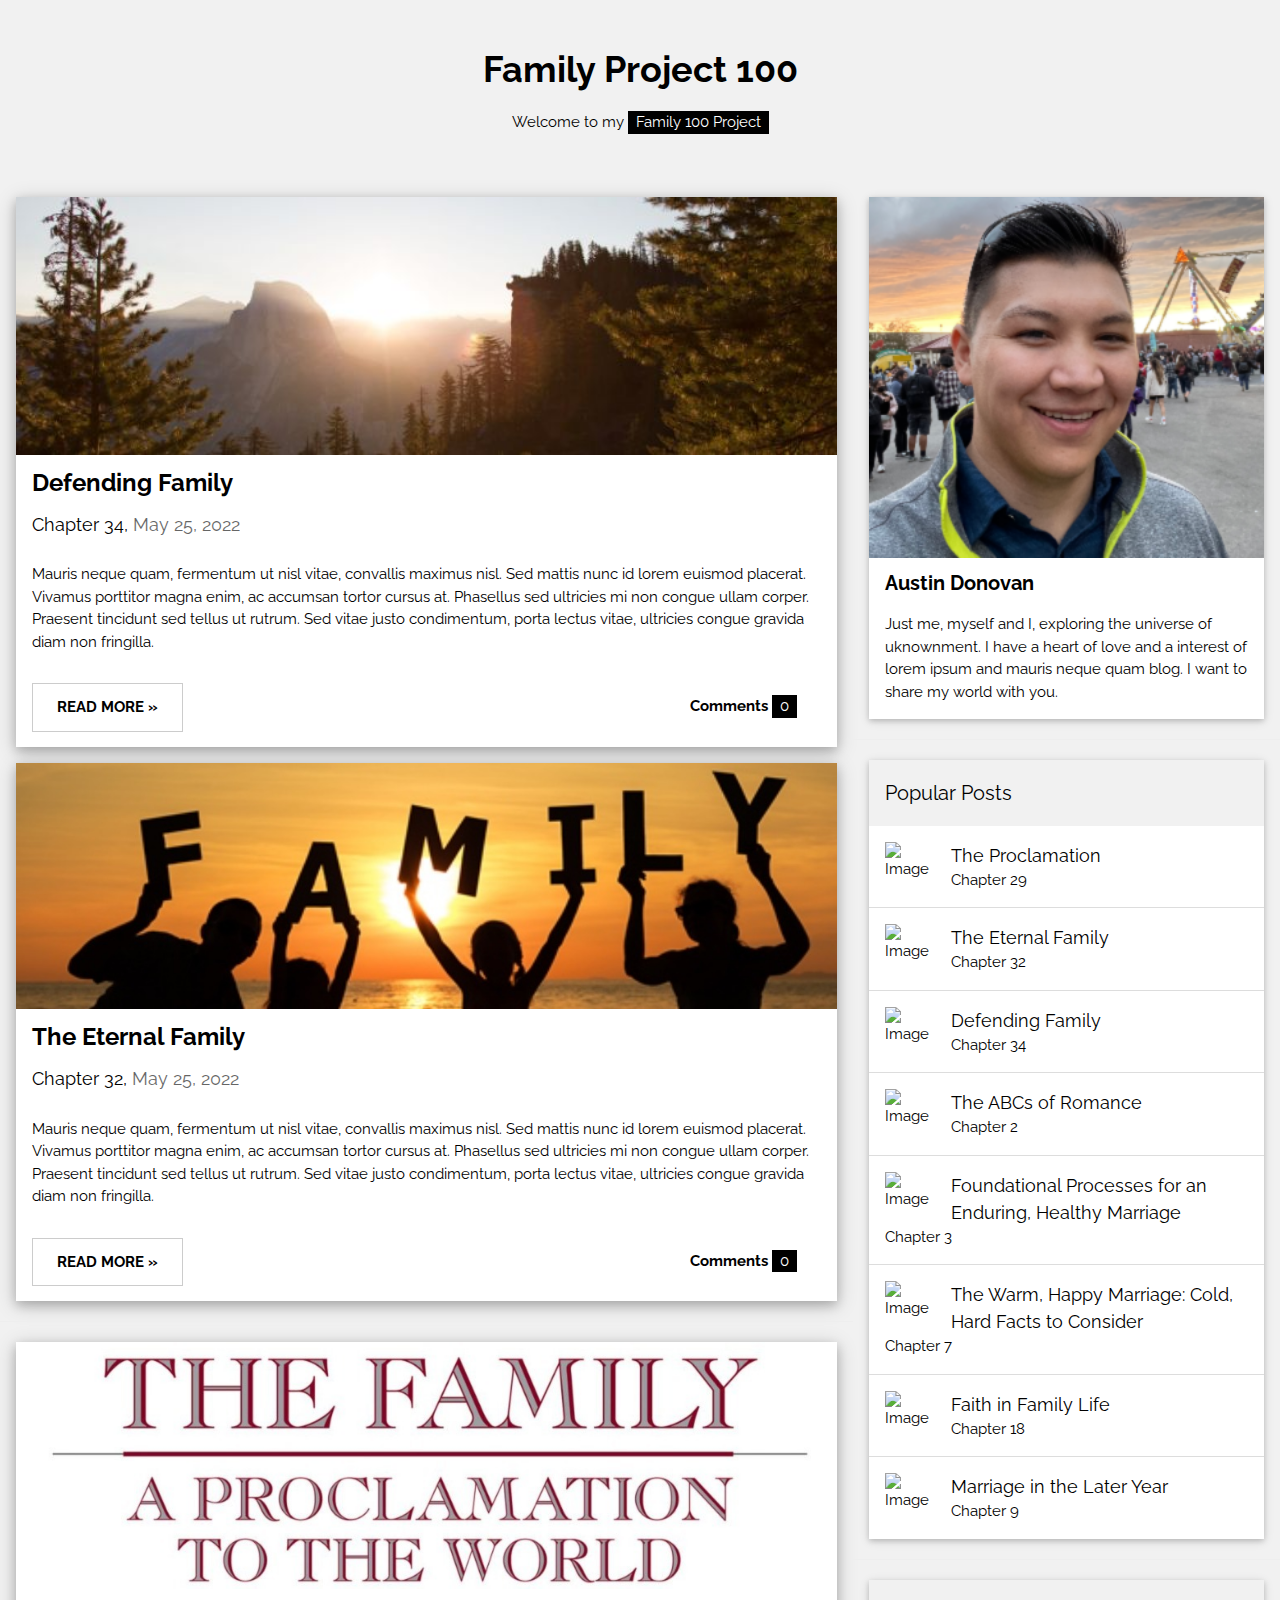
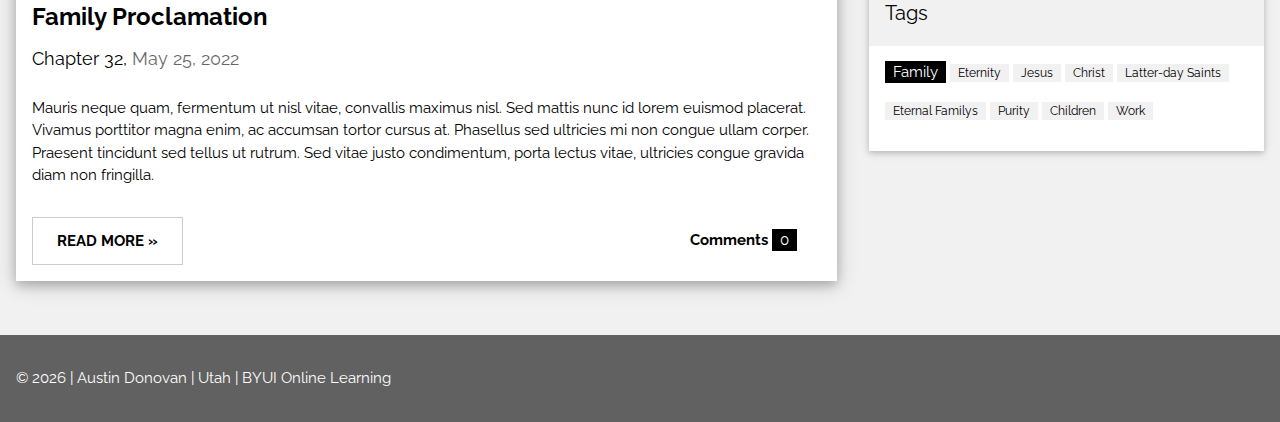
==== index.html @ 846e849f "first commit" ====
<!DOCTYPE html>
<html>
  <head>
    <title>W3.CSS Template</title>
    <meta charset="UTF-8" />
    <meta name="viewport" content="width=device-width, initial-scale=1" />
    <!-- <link rel="stylesheet" href="https://www.w3schools.com/w3css/4/w3.css" /> -->
    <link rel="stylesheet" href="./style.css" />
    <link
      rel="stylesheet"
      href="https://fonts.googleapis.com/css?family=Raleway"
    />
    <style>
      body,
      h1,
      h2,
      h3,
      h4,
      h5 {
        font-family: "Raleway", sans-serif;
      }
    </style>
  </head>

  <body class="w3-light-grey">
    <!-- w3-content defines a container for fixed size centered content, 
and is wrapped around the whole page content, except for the footer in this example -->
    <div class="w3-content" style="max-width: 1400px">
      <!-- Header -->
      <header class="w3-container w3-center w3-padding-32">
        <h1>
          <b><a class="title" href="./index.html">Family Project 100</a></b>
        </h1>
        <p>Welcome to my <span class="w3-tag">Family 100 Project</span></p>
      </header>

      <!-- Grid -->
      <div class="w3-row">
        <!-- Blog entries -->
        <div class="w3-col l8 s12">
          <!-- Eternal family blog post -->
          <div class="w3-card-4 w3-margin w3-white">
            <img src="./images/nature.jpeg" alt="Nature" style="width: 100%" />
            <div class="w3-container">
              <h3><b>Defending Family</b></h3>
              <h5>
                Chapter 34,
                <span class="w3-opacity">May 25, 2022</span>
              </h5>
            </div>

            <div class="w3-container">
              <p>
                Mauris neque quam, fermentum ut nisl vitae, convallis maximus
                nisl. Sed mattis nunc id lorem euismod placerat. Vivamus
                porttitor magna enim, ac accumsan tortor cursus at. Phasellus
                sed ultricies mi non congue ullam corper. Praesent tincidunt sed
                tellus ut rutrum. Sed vitae justo condimentum, porta lectus
                vitae, ultricies congue gravida diam non fringilla.
              </p>
              <div class="w3-row">
                <div class="w3-col m8 s12">
                  <p>
                    <button
                      class="w3-button w3-padding-large w3-white w3-border"
                      onclick="location.href='./pages/defending_family.html'"
                    >
                      <b>READ MORE »</b>
                    </button>
                  </p>
                </div>
                <div class="w3-col m4 w3-hide-small">
                  <p>
                    <span class="w3-padding-large w3-right"
                      ><b>Comments </b> <span class="w3-tag">0</span></span
                    >
                  </p>
                </div>
              </div>
            </div>
          </div>
          <!-- Eternal family blog post -->
          <div class="w3-card-4 w3-margin w3-white">
            <img
              src="./images/cropped-family.jpeg"
              alt="Nature"
              style="width: 100%"
            />
            <div class="w3-container">
              <h3><b>The Eternal Family</b></h3>
              <h5>
                Chapter 32,
                <span class="w3-opacity">May 25, 2022</span>
              </h5>
            </div>

            <div class="w3-container">
              <p>
                Mauris neque quam, fermentum ut nisl vitae, convallis maximus
                nisl. Sed mattis nunc id lorem euismod placerat. Vivamus
                porttitor magna enim, ac accumsan tortor cursus at. Phasellus
                sed ultricies mi non congue ullam corper. Praesent tincidunt sed
                tellus ut rutrum. Sed vitae justo condimentum, porta lectus
                vitae, ultricies congue gravida diam non fringilla.
              </p>
              <div class="w3-row">
                <div class="w3-col m8 s12">
                  <p>
                    <button
                      class="w3-button w3-padding-large w3-white w3-border"
                      onclick="location.href='./pages/eternal_family.html'"
                    >
                      <b>READ MORE »</b>
                    </button>
                  </p>
                </div>
                <div class="w3-col m4 w3-hide-small">
                  <p>
                    <span class="w3-padding-large w3-right"
                      ><b>Comments </b> <span class="w3-tag">0</span></span
                    >
                  </p>
                </div>
              </div>
            </div>
          </div>
          <hr />
          <!-- Proclamation blog post -->
          <div class="w3-card-4 w3-margin w3-white">
            <img
              src="./images/family-proc2.jpg"
              alt="Nature"
              style="width: 100%; height: 50%"
            />
            <div class="w3-container">
              <h3><b>Family Proclamation</b></h3>
              <h5>
                Chapter 32,
                <span class="w3-opacity">May 25, 2022</span>
              </h5>
            </div>

            <div class="w3-container">
              <p>
                Mauris neque quam, fermentum ut nisl vitae, convallis maximus
                nisl. Sed mattis nunc id lorem euismod placerat. Vivamus
                porttitor magna enim, ac accumsan tortor cursus at. Phasellus
                sed ultricies mi non congue ullam corper. Praesent tincidunt sed
                tellus ut rutrum. Sed vitae justo condimentum, porta lectus
                vitae, ultricies congue gravida diam non fringilla.
              </p>
              <div class="w3-row">
                <div class="w3-col m8 s12">
                  <p>
                    <button
                      class="w3-button w3-padding-large w3-white w3-border"
                      onclick="location.href='./pages/family_proc.html'"
                    >
                      <b>READ MORE »</b>
                    </button>
                  </p>
                </div>
                <div class="w3-col m4 w3-hide-small">
                  <p>
                    <span class="w3-padding-large w3-right"
                      ><b>Comments </b> <span class="w3-tag">0</span></span
                    >
                  </p>
                </div>
              </div>
            </div>
          </div>
          <!-- END BLOG ENTRIES -->
        </div>

        <!-- Introduction menu -->
        <div class="w3-col l4">
          <!-- About Card -->
          <div class="w3-card w3-margin w3-margin-top">
            <img src="./images/profile resize.png" style="width: 100%" />
            <div class="w3-container w3-white">
              <h4><b>Austin Donovan</b></h4>
              <p>
                Just me, myself and I, exploring the universe of uknownment. I
                have a heart of love and a interest of lorem ipsum and mauris
                neque quam blog. I want to share my world with you.
              </p>
            </div>
          </div>
          <hr />

          <!-- Posts -->
          <div class="w3-card w3-margin">
            <div class="w3-container w3-padding">
              <h4>Popular Posts</h4>
            </div>
            <ul class="w3-ul w3-hoverable w3-white">
              <li class="w3-padding-16">
                <img
                  src="http://placekitten.com/200/200"
                  alt="Image"
                  class="w3-left w3-margin-right"
                  style="width: 50px"
                />
                <span class="w3-large">The Proclamation</span><br />
                <span>Chapter 29</span>
              </li>
              <li class="w3-padding-16">
                <img
                  src="http://placekitten.com/200/200"
                  alt="Image"
                  class="w3-left w3-margin-right"
                  style="width: 50px"
                />
                <span class="w3-large">The Eternal Family</span><br />
                <span>Chapter 32</span>
              </li>
              <li class="w3-padding-16">
                <img
                  src="http://placekitten.com/200/200"
                  alt="Image"
                  class="w3-left w3-margin-right"
                  style="width: 50px"
                />
                <span class="w3-large">Defending Family </span><br />
                <span>Chapter 34</span>
              </li>
              <li class="w3-padding-16">
                <img
                  src="http://placekitten.com/200/200"
                  alt="Image"
                  class="w3-left w3-margin-right"
                  style="width: 50px"
                />
                <span class="w3-large">The ABCs of Romance</span><br />
                <span>Chapter 2</span>
              </li>
              <li class="w3-padding-16">
                <img
                  src="http://placekitten.com/200/200"
                  alt="Image"
                  class="w3-left w3-margin-right"
                  style="width: 50px"
                />
                <span class="w3-large"
                  >Foundational Processes for an Enduring, Healthy Marriage </span
                ><br />
                <span>Chapter 3</span>
              </li>
              <li class="w3-padding-16">
                <img
                  src="http://placekitten.com/200/200"
                  alt="Image"
                  class="w3-left w3-margin-right"
                  style="width: 50px"
                />
                <span class="w3-large"
                  >The Warm, Happy Marriage: Cold, Hard Facts to Consider </span
                ><br />
                <span>Chapter 7</span>
              </li>
              <li class="w3-padding-16">
                <img
                  src="http://placekitten.com/200/200"
                  alt="Image"
                  class="w3-left w3-margin-right"
                  style="width: 50px"
                />
                <span class="w3-large">Faith in Family Life</span><br />
                <span>Chapter 18</span>
              </li>
              <li class="w3-padding-16 w3-hide-medium w3-hide-small">
                <img
                  src="http://placekitten.com/200/200"
                  alt="Image"
                  class="w3-left w3-margin-right"
                  style="width: 50px"
                />
                <span class="w3-large">Marriage in the Later Year </span><br />
                <span>Chapter 9</span>
              </li>
            </ul>
          </div>
          <hr />

          <!-- Labels / tags -->
          <div class="w3-card w3-margin">
            <div class="w3-container w3-padding">
              <h4>Tags</h4>
            </div>
            <div class="w3-container w3-white">
              <p>
                <span class="w3-tag w3-black w3-margin-bottom">Family</span>
                <span class="w3-tag w3-light-grey w3-small w3-margin-bottom"
                  >Eternity</span
                >
                <span class="w3-tag w3-light-grey w3-small w3-margin-bottom"
                  >Jesus</span
                >
                <span class="w3-tag w3-light-grey w3-small w3-margin-bottom"
                  >Christ</span
                >
                <span class="w3-tag w3-light-grey w3-small w3-margin-bottom"
                  >Latter-day Saints</span
                >
                <span class="w3-tag w3-light-grey w3-small w3-margin-bottom"
                  >Eternal Familys</span
                >
                <span class="w3-tag w3-light-grey w3-small w3-margin-bottom"
                  >Purity</span
                >
                <span class="w3-tag w3-light-grey w3-small w3-margin-bottom"
                  >Children</span
                >
                <span class="w3-tag w3-light-grey w3-small w3-margin-bottom"
                  >Work</span
                >
              </p>
            </div>
          </div>
          <!-- END Introduction Menu -->
        </div>
        <!-- END GRID -->
      </div>
      <br />
      <!-- END w3-content -->
    </div>

    <!-- Footer -->
    <footer class="w3-container w3-dark-grey w3-padding-32 w3-margin-top">
      © <span id="year"></span> | Austin Donovan | Utah |
      <a
        id="byuLink"
        target="_blank"
        rel="noopener noreferrer"
        href="https://byui.edu"
        >BYUI Online Learning</a
      >
    </footer>
    <script src="./script.js"></script>
  </body>
</html>
---- style.css ----
/* W3.CSS 4.15 December 2020 by Jan Egil and Borge Refsnes */

a {
  text-decoration: none;
}

.title {
  color: #000;
  text-decoration: none;
}

html {
  box-sizing: border-box;
}
*,
*:before,
*:after {
  box-sizing: inherit;
}
/* Extract from normalize.css by Nicolas Gallagher and Jonathan Neal git.io/normalize */
html {
  -ms-text-size-adjust: 100%;
  -webkit-text-size-adjust: 100%;
}
body {
  margin: 0;
}
article,
aside,
details,
figcaption,
figure,
footer,
header,
main,
menu,
nav,
section {
  display: block;
}
summary {
  display: list-item;
}
audio,
canvas,
progress,
video {
  display: inline-block;
}
progress {
  vertical-align: baseline;
}
audio:not([controls]) {
  display: none;
  height: 0;
}
[hidden],
template {
  display: none;
}
a {
  background-color: transparent;
}
a:active,
a:hover {
  outline-width: 0;
}
abbr[title] {
  border-bottom: none;
  text-decoration: underline;
  text-decoration: underline dotted;
}
b,
strong {
  font-weight: bolder;
}
dfn {
  font-style: italic;
}
mark {
  background: #ff0;
  color: #000;
}
small {
  font-size: 80%;
}
sub,
sup {
  font-size: 75%;
  line-height: 0;
  position: relative;
  vertical-align: baseline;
}
sub {
  bottom: -0.25em;
}
sup {
  top: -0.5em;
}
figure {
  margin: 1em 40px;
}
img {
  border-style: none;
}
code,
kbd,
pre,
samp {
  font-family: monospace, monospace;
  font-size: 1em;
}
hr {
  box-sizing: content-box;
  height: 0;
  overflow: visible;
}
button,
input,
select,
textarea,
optgroup {
  font: inherit;
  margin: 0;
}
optgroup {
  font-weight: bold;
}
button,
input {
  overflow: visible;
}
button,
select {
  text-transform: none;
}
button,
[type="button"],
[type="reset"],
[type="submit"] {
  -webkit-appearance: button;
}
button::-moz-focus-inner,
[type="button"]::-moz-focus-inner,
[type="reset"]::-moz-focus-inner,
[type="submit"]::-moz-focus-inner {
  border-style: none;
  padding: 0;
}
button:-moz-focusring,
[type="button"]:-moz-focusring,
[type="reset"]:-moz-focusring,
[type="submit"]:-moz-focusring {
  outline: 1px dotted ButtonText;
}
fieldset {
  border: 1px solid #c0c0c0;
  margin: 0 2px;
  padding: 0.35em 0.625em 0.75em;
}
legend {
  color: inherit;
  display: table;
  max-width: 100%;
  padding: 0;
  white-space: normal;
}
textarea {
  overflow: auto;
}
[type="checkbox"],
[type="radio"] {
  padding: 0;
}
[type="number"]::-webkit-inner-spin-button,
[type="number"]::-webkit-outer-spin-button {
  height: auto;
}
[type="search"] {
  -webkit-appearance: textfield;
  outline-offset: -2px;
}
[type="search"]::-webkit-search-decoration {
  -webkit-appearance: none;
}
::-webkit-file-upload-button {
  -webkit-appearance: button;
  font: inherit;
}
/* End extract */
html,
body {
  font-family: Verdana, sans-serif;
  font-size: 15px;
  line-height: 1.5;
}
html {
  overflow-x: hidden;
}
h1 {
  font-size: 36px;
}
h2 {
  font-size: 30px;
}
h3 {
  font-size: 24px;
}
h4 {
  font-size: 20px;
}
h5 {
  font-size: 18px;
}
h6 {
  font-size: 16px;
}
.w3-serif {
  font-family: serif;
}
.w3-sans-serif {
  font-family: sans-serif;
}
.w3-cursive {
  font-family: cursive;
}
.w3-monospace {
  font-family: monospace;
}
h1,
h2,
h3,
h4,
h5,
h6 {
  font-family: "Segoe UI", Arial, sans-serif;
  font-weight: 400;
  margin: 10px 0;
}
.w3-wide {
  letter-spacing: 4px;
}
hr {
  border: 0;
  border-top: 1px solid #eee;
  margin: 20px 0;
}
.w3-image {
  max-width: 100%;
  height: auto;
}
img {
  vertical-align: middle;
}
a {
  color: inherit;
}
.w3-table,
.w3-table-all {
  border-collapse: collapse;
  border-spacing: 0;
  width: 100%;
  display: table;
}
.w3-table-all {
  border: 1px solid #ccc;
}
.w3-bordered tr,
.w3-table-all tr {
  border-bottom: 1px solid #ddd;
}
.w3-striped tbody tr:nth-child(even) {
  background-color: #f1f1f1;
}
.w3-table-all tr:nth-child(odd) {
  background-color: #fff;
}
.w3-table-all tr:nth-child(even) {
  background-color: #f1f1f1;
}
.w3-hoverable tbody tr:hover,
.w3-ul.w3-hoverable li:hover {
  background-color: #ccc;
}
.w3-centered tr th,
.w3-centered tr td {
  text-align: center;
}
.w3-table td,
.w3-table th,
.w3-table-all td,
.w3-table-all th {
  padding: 8px 8px;
  display: table-cell;
  text-align: left;
  vertical-align: top;
}
.w3-table th:first-child,
.w3-table td:first-child,
.w3-table-all th:first-child,
.w3-table-all td:first-child {
  padding-left: 16px;
}
.w3-btn,
.w3-button {
  border: none;
  display: inline-block;
  padding: 8px 16px;
  vertical-align: middle;
  overflow: hidden;
  text-decoration: none;
  color: inherit;
  background-color: inherit;
  text-align: center;
  cursor: pointer;
  white-space: nowrap;
}
.w3-btn:hover {
  box-shadow: 0 8px 16px 0 rgba(0, 0, 0, 0.2), 0 6px 20px 0 rgba(0, 0, 0, 0.19);
}
.w3-btn,
.w3-button {
  -webkit-touch-callout: none;
  -webkit-user-select: none;
  -khtml-user-select: none;
  -moz-user-select: none;
  -ms-user-select: none;
  user-select: none;
}
.w3-disabled,
.w3-btn:disabled,
.w3-button:disabled {
  cursor: not-allowed;
  opacity: 0.3;
}
.w3-disabled *,
:disabled * {
  pointer-events: none;
}
.w3-btn.w3-disabled:hover,
.w3-btn:disabled:hover {
  box-shadow: none;
}
.w3-badge,
.w3-tag {
  background-color: #000;
  color: #fff;
  display: inline-block;
  padding-left: 8px;
  padding-right: 8px;
  text-align: center;
}
.w3-badge {
  border-radius: 50%;
}
.w3-ul {
  list-style-type: none;
  padding: 0;
  margin: 0;
}
.w3-ul li {
  padding: 8px 16px;
  border-bottom: 1px solid #ddd;
}
.w3-ul li:last-child {
  border-bottom: none;
}
.w3-tooltip,
.w3-display-container {
  position: relative;
}
.w3-tooltip .w3-text {
  display: none;
}
.w3-tooltip:hover .w3-text {
  display: inline-block;
}
.w3-ripple:active {
  opacity: 0.5;
}
.w3-ripple {
  transition: opacity 0s;
}
.w3-input {
  padding: 8px;
  display: block;
  border: none;
  border-bottom: 1px solid #ccc;
  width: 100%;
}
.w3-select {
  padding: 9px 0;
  width: 100%;
  border: none;
  border-bottom: 1px solid #ccc;
}
.w3-dropdown-click,
.w3-dropdown-hover {
  position: relative;
  display: inline-block;
  cursor: pointer;
}
.w3-dropdown-hover:hover .w3-dropdown-content {
  display: block;
}
.w3-dropdown-hover:first-child,
.w3-dropdown-click:hover {
  background-color: #ccc;
  color: #000;
}
.w3-dropdown-hover:hover > .w3-button:first-child,
.w3-dropdown-click:hover > .w3-button:first-child {
  background-color: #ccc;
  color: #000;
}
.w3-dropdown-content {
  cursor: auto;
  color: #000;
  background-color: #fff;
  display: none;
  position: absolute;
  min-width: 160px;
  margin: 0;
  padding: 0;
  z-index: 1;
}
.w3-check,
.w3-radio {
  width: 24px;
  height: 24px;
  position: relative;
  top: 6px;
}
.w3-sidebar {
  height: 100%;
  width: 200px;
  background-color: #fff;
  position: fixed !important;
  z-index: 1;
  overflow: auto;
}
.w3-bar-block .w3-dropdown-hover,
.w3-bar-block .w3-dropdown-click {
  width: 100%;
}
.w3-bar-block .w3-dropdown-hover .w3-dropdown-content,
.w3-bar-block .w3-dropdown-click .w3-dropdown-content {
  min-width: 100%;
}
.w3-bar-block .w3-dropdown-hover .w3-button,
.w3-bar-block .w3-dropdown-click .w3-button {
  width: 100%;
  text-align: left;
  padding: 8px 16px;
}
.w3-main,
#main {
  transition: margin-left 0.4s;
}
.w3-modal {
  z-index: 3;
  display: none;
  padding-top: 100px;
  position: fixed;
  left: 0;
  top: 0;
  width: 100%;
  height: 100%;
  overflow: auto;
  background-color: rgb(0, 0, 0);
  background-color: rgba(0, 0, 0, 0.4);
}
.w3-modal-content {
  margin: auto;
  background-color: #fff;
  position: relative;
  padding: 0;
  outline: 0;
  width: 600px;
}
.w3-bar {
  width: 100%;
  overflow: hidden;
}
.w3-center .w3-bar {
  display: inline-block;
  width: auto;
}
.w3-bar .w3-bar-item {
  padding: 8px 16px;
  float: left;
  width: auto;
  border: none;
  display: block;
  outline: 0;
}
.w3-bar .w3-dropdown-hover,
.w3-bar .w3-dropdown-click {
  position: static;
  float: left;
}
.w3-bar .w3-button {
  white-space: normal;
}
.w3-bar-block .w3-bar-item {
  width: 100%;
  display: block;
  padding: 8px 16px;
  text-align: left;
  border: none;
  white-space: normal;
  float: none;
  outline: 0;
}
.w3-bar-block.w3-center .w3-bar-item {
  text-align: center;
}
.w3-block {
  display: block;
  width: 100%;
}
.w3-responsive {
  display: block;
  overflow-x: auto;
}
.w3-container:after,
.w3-container:before,
.w3-panel:after,
.w3-panel:before,
.w3-row:after,
.w3-row:before,
.w3-row-padding:after,
.w3-row-padding:before,
.w3-cell-row:before,
.w3-cell-row:after,
.w3-clear:after,
.w3-clear:before,
.w3-bar:before,
.w3-bar:after {
  content: "";
  display: table;
  clear: both;
}
.w3-col,
.w3-half,
.w3-third,
.w3-twothird,
.w3-threequarter,
.w3-quarter {
  float: left;
  width: 100%;
}
.w3-col.s1 {
  width: 8.33333%;
}
.w3-col.s2 {
  width: 16.66666%;
}
.w3-col.s3 {
  width: 24.99999%;
}
.w3-col.s4 {
  width: 33.33333%;
}
.w3-col.s5 {
  width: 41.66666%;
}
.w3-col.s6 {
  width: 49.99999%;
}
.w3-col.s7 {
  width: 58.33333%;
}
.w3-col.s8 {
  width: 66.66666%;
}
.w3-col.s9 {
  width: 74.99999%;
}
.w3-col.s10 {
  width: 83.33333%;
}
.w3-col.s11 {
  width: 91.66666%;
}
.w3-col.s12 {
  width: 99.99999%;
}
@media (min-width: 601px) {
  .w3-col.m1 {
    width: 8.33333%;
  }
  .w3-col.m2 {
    width: 16.66666%;
  }
  .w3-col.m3,
  .w3-quarter {
    width: 24.99999%;
  }
  .w3-col.m4,
  .w3-third {
    width: 33.33333%;
  }
  .w3-col.m5 {
    width: 41.66666%;
  }
  .w3-col.m6,
  .w3-half {
    width: 49.99999%;
  }
  .w3-col.m7 {
    width: 58.33333%;
  }
  .w3-col.m8,
  .w3-twothird {
    width: 66.66666%;
  }
  .w3-col.m9,
  .w3-threequarter {
    width: 74.99999%;
  }
  .w3-col.m10 {
    width: 83.33333%;
  }
  .w3-col.m11 {
    width: 91.66666%;
  }
  .w3-col.m12 {
    width: 99.99999%;
  }
}
@media (min-width: 993px) {
  .w3-col.l1 {
    width: 8.33333%;
  }
  .w3-col.l2 {
    width: 16.66666%;
  }
  .w3-col.l3 {
    width: 24.99999%;
  }
  .w3-col.l4 {
    width: 33.33333%;
  }
  .w3-col.l5 {
    width: 41.66666%;
  }
  .w3-col.l6 {
    width: 49.99999%;
  }
  .w3-col.l7 {
    width: 58.33333%;
  }
  .w3-col.l8 {
    width: 66.66666%;
  }
  .w3-col.l9 {
    width: 74.99999%;
  }
  .w3-col.l10 {
    width: 83.33333%;
  }
  .w3-col.l11 {
    width: 91.66666%;
  }
  .w3-col.l12 {
    width: 99.99999%;
  }
}
.w3-rest {
  overflow: hidden;
}
.w3-stretch {
  margin-left: -16px;
  margin-right: -16px;
}
.w3-content,
.w3-auto {
  margin-left: auto;
  margin-right: auto;
}
.w3-content {
  max-width: 980px;
}
.w3-auto {
  max-width: 1140px;
}
.w3-cell-row {
  display: table;
  width: 100%;
}
.w3-cell {
  display: table-cell;
}
.w3-cell-top {
  vertical-align: top;
}
.w3-cell-middle {
  vertical-align: middle;
}
.w3-cell-bottom {
  vertical-align: bottom;
}
.w3-hide {
  display: none !important;
}
.w3-show-block,
.w3-show {
  display: block !important;
}
.w3-show-inline-block {
  display: inline-block !important;
}
@media (max-width: 1205px) {
  .w3-auto {
    max-width: 95%;
  }
}
@media (max-width: 600px) {
  .w3-modal-content {
    margin: 0 10px;
    width: auto !important;
  }
  .w3-modal {
    padding-top: 30px;
  }
  .w3-dropdown-hover.w3-mobile .w3-dropdown-content,
  .w3-dropdown-click.w3-mobile .w3-dropdown-content {
    position: relative;
  }
  .w3-hide-small {
    display: none !important;
  }
  .w3-mobile {
    display: block;
    width: 100% !important;
  }
  .w3-bar-item.w3-mobile,
  .w3-dropdown-hover.w3-mobile,
  .w3-dropdown-click.w3-mobile {
    text-align: center;
  }
  .w3-dropdown-hover.w3-mobile,
  .w3-dropdown-hover.w3-mobile .w3-btn,
  .w3-dropdown-hover.w3-mobile .w3-button,
  .w3-dropdown-click.w3-mobile,
  .w3-dropdown-click.w3-mobile .w3-btn,
  .w3-dropdown-click.w3-mobile .w3-button {
    width: 100%;
  }
}
@media (max-width: 768px) {
  .w3-modal-content {
    width: 500px;
  }
  .w3-modal {
    padding-top: 50px;
  }
}
@media (min-width: 993px) {
  .w3-modal-content {
    width: 900px;
  }
  .w3-hide-large {
    display: none !important;
  }
  .w3-sidebar.w3-collapse {
    display: block !important;
  }
}
@media (max-width: 992px) and (min-width: 601px) {
  .w3-hide-medium {
    display: none !important;
  }
}
@media (max-width: 992px) {
  .w3-sidebar.w3-collapse {
    display: none;
  }
  .w3-main {
    margin-left: 0 !important;
    margin-right: 0 !important;
  }
  .w3-auto {
    max-width: 100%;
  }
}
.w3-top,
.w3-bottom {
  position: fixed;
  width: 100%;
  z-index: 1;
}
.w3-top {
  top: 0;
}
.w3-bottom {
  bottom: 0;
}
.w3-overlay {
  position: fixed;
  display: none;
  width: 100%;
  height: 100%;
  top: 0;
  left: 0;
  right: 0;
  bottom: 0;
  background-color: rgba(0, 0, 0, 0.5);
  z-index: 2;
}
.w3-display-topleft {
  position: absolute;
  left: 0;
  top: 0;
}
.w3-display-topright {
  position: absolute;
  right: 0;
  top: 0;
}
.w3-display-bottomleft {
  position: absolute;
  left: 0;
  bottom: 0;
}
.w3-display-bottomright {
  position: absolute;
  right: 0;
  bottom: 0;
}
.w3-display-middle {
  position: absolute;
  top: 50%;
  left: 50%;
  transform: translate(-50%, -50%);
  -ms-transform: translate(-50%, -50%);
}
.w3-display-left {
  position: absolute;
  top: 50%;
  left: 0%;
  transform: translate(0%, -50%);
  -ms-transform: translate(-0%, -50%);
}
.w3-display-right {
  position: absolute;
  top: 50%;
  right: 0%;
  transform: translate(0%, -50%);
  -ms-transform: translate(0%, -50%);
}
.w3-display-topmiddle {
  position: absolute;
  left: 50%;
  top: 0;
  transform: translate(-50%, 0%);
  -ms-transform: translate(-50%, 0%);
}
.w3-display-bottommiddle {
  position: absolute;
  left: 50%;
  bottom: 0;
  transform: translate(-50%, 0%);
  -ms-transform: translate(-50%, 0%);
}
.w3-display-container:hover .w3-display-hover {
  display: block;
}
.w3-display-container:hover span.w3-display-hover {
  display: inline-block;
}
.w3-display-hover {
  display: none;
}
.w3-display-position {
  position: absolute;
}
.w3-circle {
  border-radius: 50%;
}
.w3-round-small {
  border-radius: 2px;
}
.w3-round,
.w3-round-medium {
  border-radius: 4px;
}
.w3-round-large {
  border-radius: 8px;
}
.w3-round-xlarge {
  border-radius: 16px;
}
.w3-round-xxlarge {
  border-radius: 32px;
}
.w3-row-padding,
.w3-row-padding > .w3-half,
.w3-row-padding > .w3-third,
.w3-row-padding > .w3-twothird,
.w3-row-padding > .w3-threequarter,
.w3-row-padding > .w3-quarter,
.w3-row-padding > .w3-col {
  padding: 0 8px;
}
.w3-container,
.w3-panel {
  padding: 0.01em 16px;
}
.w3-panel {
  margin-top: 16px;
  margin-bottom: 16px;
}
.w3-code,
.w3-codespan {
  font-family: Consolas, "courier new";
  font-size: 16px;
}
.w3-code {
  width: auto;
  background-color: #fff;
  padding: 8px 12px;
  border-left: 4px solid #4caf50;
  word-wrap: break-word;
}
.w3-codespan {
  color: crimson;
  background-color: #f1f1f1;
  padding-left: 4px;
  padding-right: 4px;
  font-size: 110%;
}
.w3-card,
.w3-card-2 {
  box-shadow: 0 2px 5px 0 rgba(0, 0, 0, 0.16), 0 2px 10px 0 rgba(0, 0, 0, 0.12);
}
.w3-card-4,
.w3-hover-shadow:hover {
  box-shadow: 0 4px 10px 0 rgba(0, 0, 0, 0.2), 0 4px 20px 0 rgba(0, 0, 0, 0.19);
}
.w3-spin {
  animation: w3-spin 2s infinite linear;
}
@keyframes w3-spin {
  0% {
    transform: rotate(0deg);
  }
  100% {
    transform: rotate(359deg);
  }
}
.w3-animate-fading {
  animation: fading 10s infinite;
}
@keyframes fading {
  0% {
    opacity: 0;
  }
  50% {
    opacity: 1;
  }
  100% {
    opacity: 0;
  }
}
.w3-animate-opacity {
  animation: opac 0.8s;
}
@keyframes opac {
  from {
    opacity: 0;
  }
  to {
    opacity: 1;
  }
}
.w3-animate-top {
  position: relative;
  animation: animatetop 0.4s;
}
@keyframes animatetop {
  from {
    top: -300px;
    opacity: 0;
  }
  to {
    top: 0;
    opacity: 1;
  }
}
.w3-animate-left {
  position: relative;
  animation: animateleft 0.4s;
}
@keyframes animateleft {
  from {
    left: -300px;
    opacity: 0;
  }
  to {
    left: 0;
    opacity: 1;
  }
}
.w3-animate-right {
  position: relative;
  animation: animateright 0.4s;
}
@keyframes animateright {
  from {
    right: -300px;
    opacity: 0;
  }
  to {
    right: 0;
    opacity: 1;
  }
}
.w3-animate-bottom {
  position: relative;
  animation: animatebottom 0.4s;
}
@keyframes animatebottom {
  from {
    bottom: -300px;
    opacity: 0;
  }
  to {
    bottom: 0;
    opacity: 1;
  }
}
.w3-animate-zoom {
  animation: animatezoom 0.6s;
}
@keyframes animatezoom {
  from {
    transform: scale(0);
  }
  to {
    transform: scale(1);
  }
}
.w3-animate-input {
  transition: width 0.4s ease-in-out;
}
.w3-animate-input:focus {
  width: 100% !important;
}
.w3-opacity,
.w3-hover-opacity:hover {
  opacity: 0.6;
}
.w3-opacity-off,
.w3-hover-opacity-off:hover {
  opacity: 1;
}
.w3-opacity-max {
  opacity: 0.25;
}
.w3-opacity-min {
  opacity: 0.75;
}
.w3-greyscale-max,
.w3-grayscale-max,
.w3-hover-greyscale:hover,
.w3-hover-grayscale:hover {
  filter: grayscale(100%);
}
.w3-greyscale,
.w3-grayscale {
  filter: grayscale(75%);
}
.w3-greyscale-min,
.w3-grayscale-min {
  filter: grayscale(50%);
}
.w3-sepia {
  filter: sepia(75%);
}
.w3-sepia-max,
.w3-hover-sepia:hover {
  filter: sepia(100%);
}
.w3-sepia-min {
  filter: sepia(50%);
}
.w3-tiny {
  font-size: 10px !important;
}
.w3-small {
  font-size: 12px !important;
}
.w3-medium {
  font-size: 15px !important;
}
.w3-large {
  font-size: 18px !important;
}
.w3-xlarge {
  font-size: 24px !important;
}
.w3-xxlarge {
  font-size: 36px !important;
}
.w3-xxxlarge {
  font-size: 48px !important;
}
.w3-jumbo {
  font-size: 64px !important;
}
.w3-left-align {
  text-align: left !important;
}
.w3-right-align {
  text-align: right !important;
}
.w3-justify {
  text-align: justify !important;
}
.w3-center {
  text-align: center !important;
}
.w3-border-0 {
  border: 0 !important;
}
.w3-border {
  border: 1px solid #ccc !important;
}
.w3-border-top {
  border-top: 1px solid #ccc !important;
}
.w3-border-bottom {
  border-bottom: 1px solid #ccc !important;
}
.w3-border-left {
  border-left: 1px solid #ccc !important;
}
.w3-border-right {
  border-right: 1px solid #ccc !important;
}
.w3-topbar {
  border-top: 6px solid #ccc !important;
}
.w3-bottombar {
  border-bottom: 6px solid #ccc !important;
}
.w3-leftbar {
  border-left: 6px solid #ccc !important;
}
.w3-rightbar {
  border-right: 6px solid #ccc !important;
}
.w3-section,
.w3-code {
  margin-top: 16px !important;
  margin-bottom: 16px !important;
}
.w3-margin {
  margin: 16px !important;
}
.w3-margin-top {
  margin-top: 16px !important;
}
.w3-margin-bottom {
  margin-bottom: 16px !important;
}
.w3-margin-left {
  margin-left: 16px !important;
}
.w3-margin-right {
  margin-right: 16px !important;
}
.w3-padding-small {
  padding: 4px 8px !important;
}
.w3-padding {
  padding: 8px 16px !important;
}
.w3-padding-large {
  padding: 12px 24px !important;
}
.w3-padding-16 {
  padding-top: 16px !important;
  padding-bottom: 16px !important;
}
.w3-padding-24 {
  padding-top: 24px !important;
  padding-bottom: 24px !important;
}
.w3-padding-32 {
  padding-top: 32px !important;
  padding-bottom: 32px !important;
}
.w3-padding-48 {
  padding-top: 48px !important;
  padding-bottom: 48px !important;
}
.w3-padding-64 {
  padding-top: 64px !important;
  padding-bottom: 64px !important;
}
.w3-padding-top-64 {
  padding-top: 64px !important;
}
.w3-padding-top-48 {
  padding-top: 48px !important;
}
.w3-padding-top-32 {
  padding-top: 32px !important;
}
.w3-padding-top-24 {
  padding-top: 24px !important;
}
.w3-left {
  float: left !important;
}
.w3-right {
  float: right !important;
}
.w3-button:hover {
  color: #000 !important;
  background-color: #ccc !important;
}
.w3-transparent,
.w3-hover-none:hover {
  background-color: transparent !important;
}
.w3-hover-none:hover {
  box-shadow: none !important;
}
/* Colors */
.w3-amber,
.w3-hover-amber:hover {
  color: #000 !important;
  background-color: #ffc107 !important;
}
.w3-aqua,
.w3-hover-aqua:hover {
  color: #000 !important;
  background-color: #00ffff !important;
}
.w3-blue,
.w3-hover-blue:hover {
  color: #fff !important;
  background-color: #2196f3 !important;
}
.w3-light-blue,
.w3-hover-light-blue:hover {
  color: #000 !important;
  background-color: #87ceeb !important;
}
.w3-brown,
.w3-hover-brown:hover {
  color: #fff !important;
  background-color: #795548 !important;
}
.w3-cyan,
.w3-hover-cyan:hover {
  color: #000 !important;
  background-color: #00bcd4 !important;
}
.w3-blue-grey,
.w3-hover-blue-grey:hover,
.w3-blue-gray,
.w3-hover-blue-gray:hover {
  color: #fff !important;
  background-color: #607d8b !important;
}
.w3-green,
.w3-hover-green:hover {
  color: #fff !important;
  background-color: #4caf50 !important;
}
.w3-light-green,
.w3-hover-light-green:hover {
  color: #000 !important;
  background-color: #8bc34a !important;
}
.w3-indigo,
.w3-hover-indigo:hover {
  color: #fff !important;
  background-color: #3f51b5 !important;
}
.w3-khaki,
.w3-hover-khaki:hover {
  color: #000 !important;
  background-color: #f0e68c !important;
}
.w3-lime,
.w3-hover-lime:hover {
  color: #000 !important;
  background-color: #cddc39 !important;
}
.w3-orange,
.w3-hover-orange:hover {
  color: #000 !important;
  background-color: #ff9800 !important;
}
.w3-deep-orange,
.w3-hover-deep-orange:hover {
  color: #fff !important;
  background-color: #ff5722 !important;
}
.w3-pink,
.w3-hover-pink:hover {
  color: #fff !important;
  background-color: #e91e63 !important;
}
.w3-purple,
.w3-hover-purple:hover {
  color: #fff !important;
  background-color: #9c27b0 !important;
}
.w3-deep-purple,
.w3-hover-deep-purple:hover {
  color: #fff !important;
  background-color: #673ab7 !important;
}
.w3-red,
.w3-hover-red:hover {
  color: #fff !important;
  background-color: #f44336 !important;
}
.w3-sand,
.w3-hover-sand:hover {
  color: #000 !important;
  background-color: #fdf5e6 !important;
}
.w3-teal,
.w3-hover-teal:hover {
  color: #fff !important;
  background-color: #009688 !important;
}
.w3-yellow,
.w3-hover-yellow:hover {
  color: #000 !important;
  background-color: #ffeb3b !important;
}
.w3-white,
.w3-hover-white:hover {
  color: #000 !important;
  background-color: #fff !important;
}
.w3-black,
.w3-hover-black:hover {
  color: #fff !important;
  background-color: #000 !important;
}
.w3-grey,
.w3-hover-grey:hover,
.w3-gray,
.w3-hover-gray:hover {
  color: #000 !important;
  background-color: #9e9e9e !important;
}
.w3-light-grey,
.w3-hover-light-grey:hover,
.w3-light-gray,
.w3-hover-light-gray:hover {
  color: #000 !important;
  background-color: #f1f1f1 !important;
}
.w3-dark-grey,
.w3-hover-dark-grey:hover,
.w3-dark-gray,
.w3-hover-dark-gray:hover {
  color: #fff !important;
  background-color: #616161 !important;
}
.w3-pale-red,
.w3-hover-pale-red:hover {
  color: #000 !important;
  background-color: #ffdddd !important;
}
.w3-pale-green,
.w3-hover-pale-green:hover {
  color: #000 !important;
  background-color: #ddffdd !important;
}
.w3-pale-yellow,
.w3-hover-pale-yellow:hover {
  color: #000 !important;
  background-color: #ffffcc !important;
}
.w3-pale-blue,
.w3-hover-pale-blue:hover {
  color: #000 !important;
  background-color: #ddffff !important;
}
.w3-text-amber,
.w3-hover-text-amber:hover {
  color: #ffc107 !important;
}
.w3-text-aqua,
.w3-hover-text-aqua:hover {
  color: #00ffff !important;
}
.w3-text-blue,
.w3-hover-text-blue:hover {
  color: #2196f3 !important;
}
.w3-text-light-blue,
.w3-hover-text-light-blue:hover {
  color: #87ceeb !important;
}
.w3-text-brown,
.w3-hover-text-brown:hover {
  color: #795548 !important;
}
.w3-text-cyan,
.w3-hover-text-cyan:hover {
  color: #00bcd4 !important;
}
.w3-text-blue-grey,
.w3-hover-text-blue-grey:hover,
.w3-text-blue-gray,
.w3-hover-text-blue-gray:hover {
  color: #607d8b !important;
}
.w3-text-green,
.w3-hover-text-green:hover {
  color: #4caf50 !important;
}
.w3-text-light-green,
.w3-hover-text-light-green:hover {
  color: #8bc34a !important;
}
.w3-text-indigo,
.w3-hover-text-indigo:hover {
  color: #3f51b5 !important;
}
.w3-text-khaki,
.w3-hover-text-khaki:hover {
  color: #b4aa50 !important;
}
.w3-text-lime,
.w3-hover-text-lime:hover {
  color: #cddc39 !important;
}
.w3-text-orange,
.w3-hover-text-orange:hover {
  color: #ff9800 !important;
}
.w3-text-deep-orange,
.w3-hover-text-deep-orange:hover {
  color: #ff5722 !important;
}
.w3-text-pink,
.w3-hover-text-pink:hover {
  color: #e91e63 !important;
}
.w3-text-purple,
.w3-hover-text-purple:hover {
  color: #9c27b0 !important;
}
.w3-text-deep-purple,
.w3-hover-text-deep-purple:hover {
  color: #673ab7 !important;
}
.w3-text-red,
.w3-hover-text-red:hover {
  color: #f44336 !important;
}
.w3-text-sand,
.w3-hover-text-sand:hover {
  color: #fdf5e6 !important;
}
.w3-text-teal,
.w3-hover-text-teal:hover {
  color: #009688 !important;
}
.w3-text-yellow,
.w3-hover-text-yellow:hover {
  color: #d2be0e !important;
}
.w3-text-white,
.w3-hover-text-white:hover {
  color: #fff !important;
}
.w3-text-black,
.w3-hover-text-black:hover {
  color: #000 !important;
}
.w3-text-grey,
.w3-hover-text-grey:hover,
.w3-text-gray,
.w3-hover-text-gray:hover {
  color: #757575 !important;
}
.w3-text-light-grey,
.w3-hover-text-light-grey:hover,
.w3-text-light-gray,
.w3-hover-text-light-gray:hover {
  color: #f1f1f1 !important;
}
.w3-text-dark-grey,
.w3-hover-text-dark-grey:hover,
.w3-text-dark-gray,
.w3-hover-text-dark-gray:hover {
  color: #3a3a3a !important;
}
.w3-border-amber,
.w3-hover-border-amber:hover {
  border-color: #ffc107 !important;
}
.w3-border-aqua,
.w3-hover-border-aqua:hover {
  border-color: #00ffff !important;
}
.w3-border-blue,
.w3-hover-border-blue:hover {
  border-color: #2196f3 !important;
}
.w3-border-light-blue,
.w3-hover-border-light-blue:hover {
  border-color: #87ceeb !important;
}
.w3-border-brown,
.w3-hover-border-brown:hover {
  border-color: #795548 !important;
}
.w3-border-cyan,
.w3-hover-border-cyan:hover {
  border-color: #00bcd4 !important;
}
.w3-border-blue-grey,
.w3-hover-border-blue-grey:hover,
.w3-border-blue-gray,
.w3-hover-border-blue-gray:hover {
  border-color: #607d8b !important;
}
.w3-border-green,
.w3-hover-border-green:hover {
  border-color: #4caf50 !important;
}
.w3-border-light-green,
.w3-hover-border-light-green:hover {
  border-color: #8bc34a !important;
}
.w3-border-indigo,
.w3-hover-border-indigo:hover {
  border-color: #3f51b5 !important;
}
.w3-border-khaki,
.w3-hover-border-khaki:hover {
  border-color: #f0e68c !important;
}
.w3-border-lime,
.w3-hover-border-lime:hover {
  border-color: #cddc39 !important;
}
.w3-border-orange,
.w3-hover-border-orange:hover {
  border-color: #ff9800 !important;
}
.w3-border-deep-orange,
.w3-hover-border-deep-orange:hover {
  border-color: #ff5722 !important;
}
.w3-border-pink,
.w3-hover-border-pink:hover {
  border-color: #e91e63 !important;
}
.w3-border-purple,
.w3-hover-border-purple:hover {
  border-color: #9c27b0 !important;
}
.w3-border-deep-purple,
.w3-hover-border-deep-purple:hover {
  border-color: #673ab7 !important;
}
.w3-border-red,
.w3-hover-border-red:hover {
  border-color: #f44336 !important;
}
.w3-border-sand,
.w3-hover-border-sand:hover {
  border-color: #fdf5e6 !important;
}
.w3-border-teal,
.w3-hover-border-teal:hover {
  border-color: #009688 !important;
}
.w3-border-yellow,
.w3-hover-border-yellow:hover {
  border-color: #ffeb3b !important;
}
.w3-border-white,
.w3-hover-border-white:hover {
  border-color: #fff !important;
}
.w3-border-black,
.w3-hover-border-black:hover {
  border-color: #000 !important;
}
.w3-border-grey,
.w3-hover-border-grey:hover,
.w3-border-gray,
.w3-hover-border-gray:hover {
  border-color: #9e9e9e !important;
}
.w3-border-light-grey,
.w3-hover-border-light-grey:hover,
.w3-border-light-gray,
.w3-hover-border-light-gray:hover {
  border-color: #f1f1f1 !important;
}
.w3-border-dark-grey,
.w3-hover-border-dark-grey:hover,
.w3-border-dark-gray,
.w3-hover-border-dark-gray:hover {
  border-color: #616161 !important;
}
.w3-border-pale-red,
.w3-hover-border-pale-red:hover {
  border-color: #ffe7e7 !important;
}
.w3-border-pale-green,
.w3-hover-border-pale-green:hover {
  border-color: #e7ffe7 !important;
}
.w3-border-pale-yellow,
.w3-hover-border-pale-yellow:hover {
  border-color: #ffffcc !important;
}
.w3-border-pale-blue,
.w3-hover-border-pale-blue:hover {
  border-color: #e7ffff !important;
}

footer {
  bottom: 0;
}
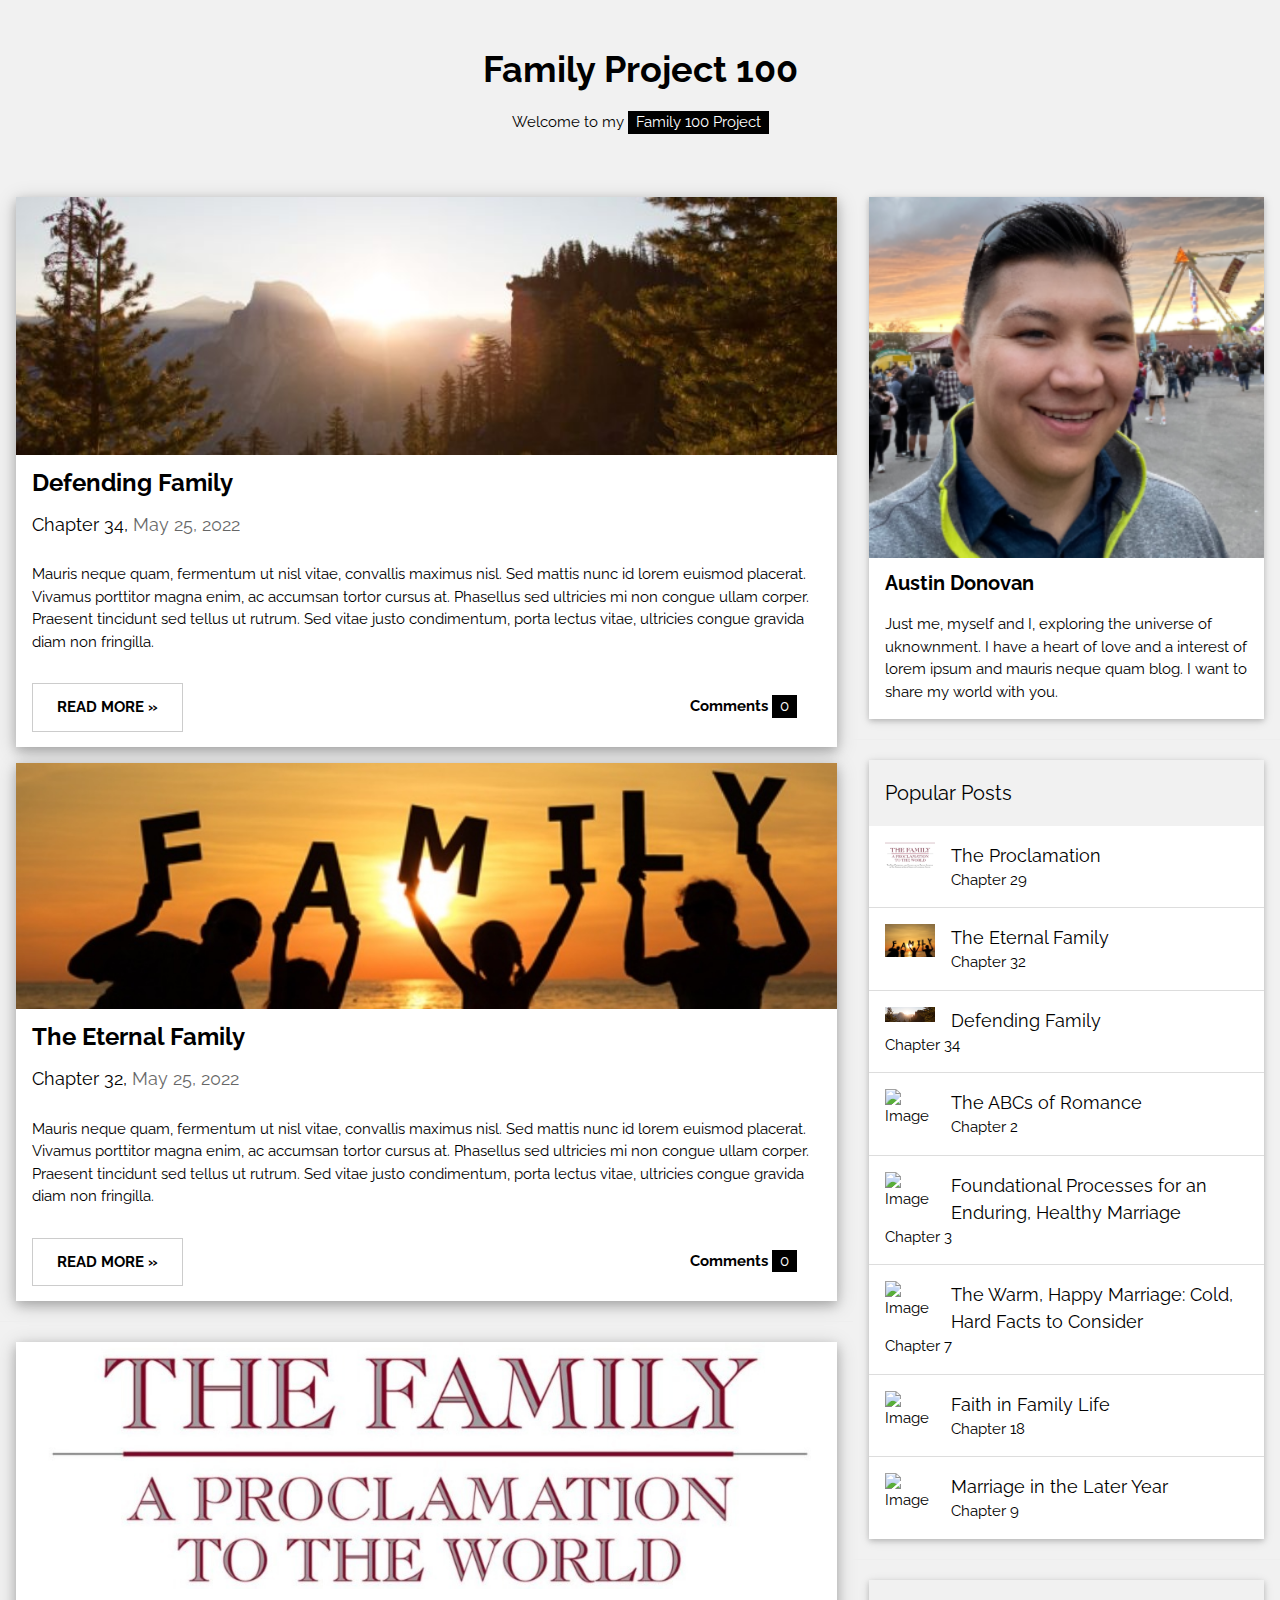
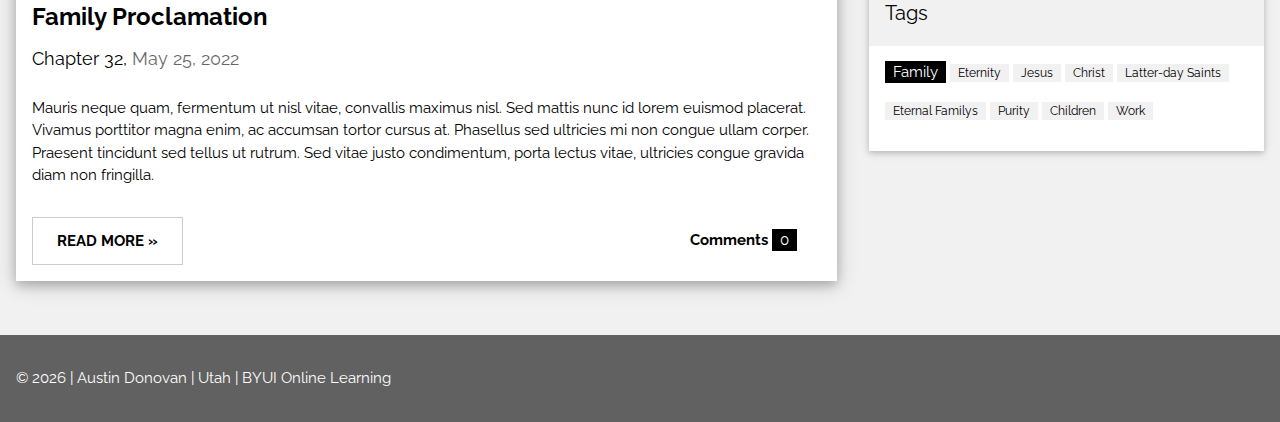
==== commit c9063b38: "updated post icons" ====
--- a/index.html
+++ b/index.html
@@ -197,7 +197,7 @@
             <ul class="w3-ul w3-hoverable w3-white">
               <li class="w3-padding-16">
                 <img
-                  src="http://placekitten.com/200/200"
+                  src="./images/family-proclamation.jpeg"
                   alt="Image"
                   class="w3-left w3-margin-right"
                   style="width: 50px"
@@ -207,7 +207,7 @@
               </li>
               <li class="w3-padding-16">
                 <img
-                  src="http://placekitten.com/200/200"
+                  src="./images/family-image.jpeg"
                   alt="Image"
                   class="w3-left w3-margin-right"
                   style="width: 50px"
@@ -217,7 +217,7 @@
               </li>
               <li class="w3-padding-16">
                 <img
-                  src="http://placekitten.com/200/200"
+                  src="./images/nature.jpeg"
                   alt="Image"
                   class="w3-left w3-margin-right"
                   style="width: 50px"
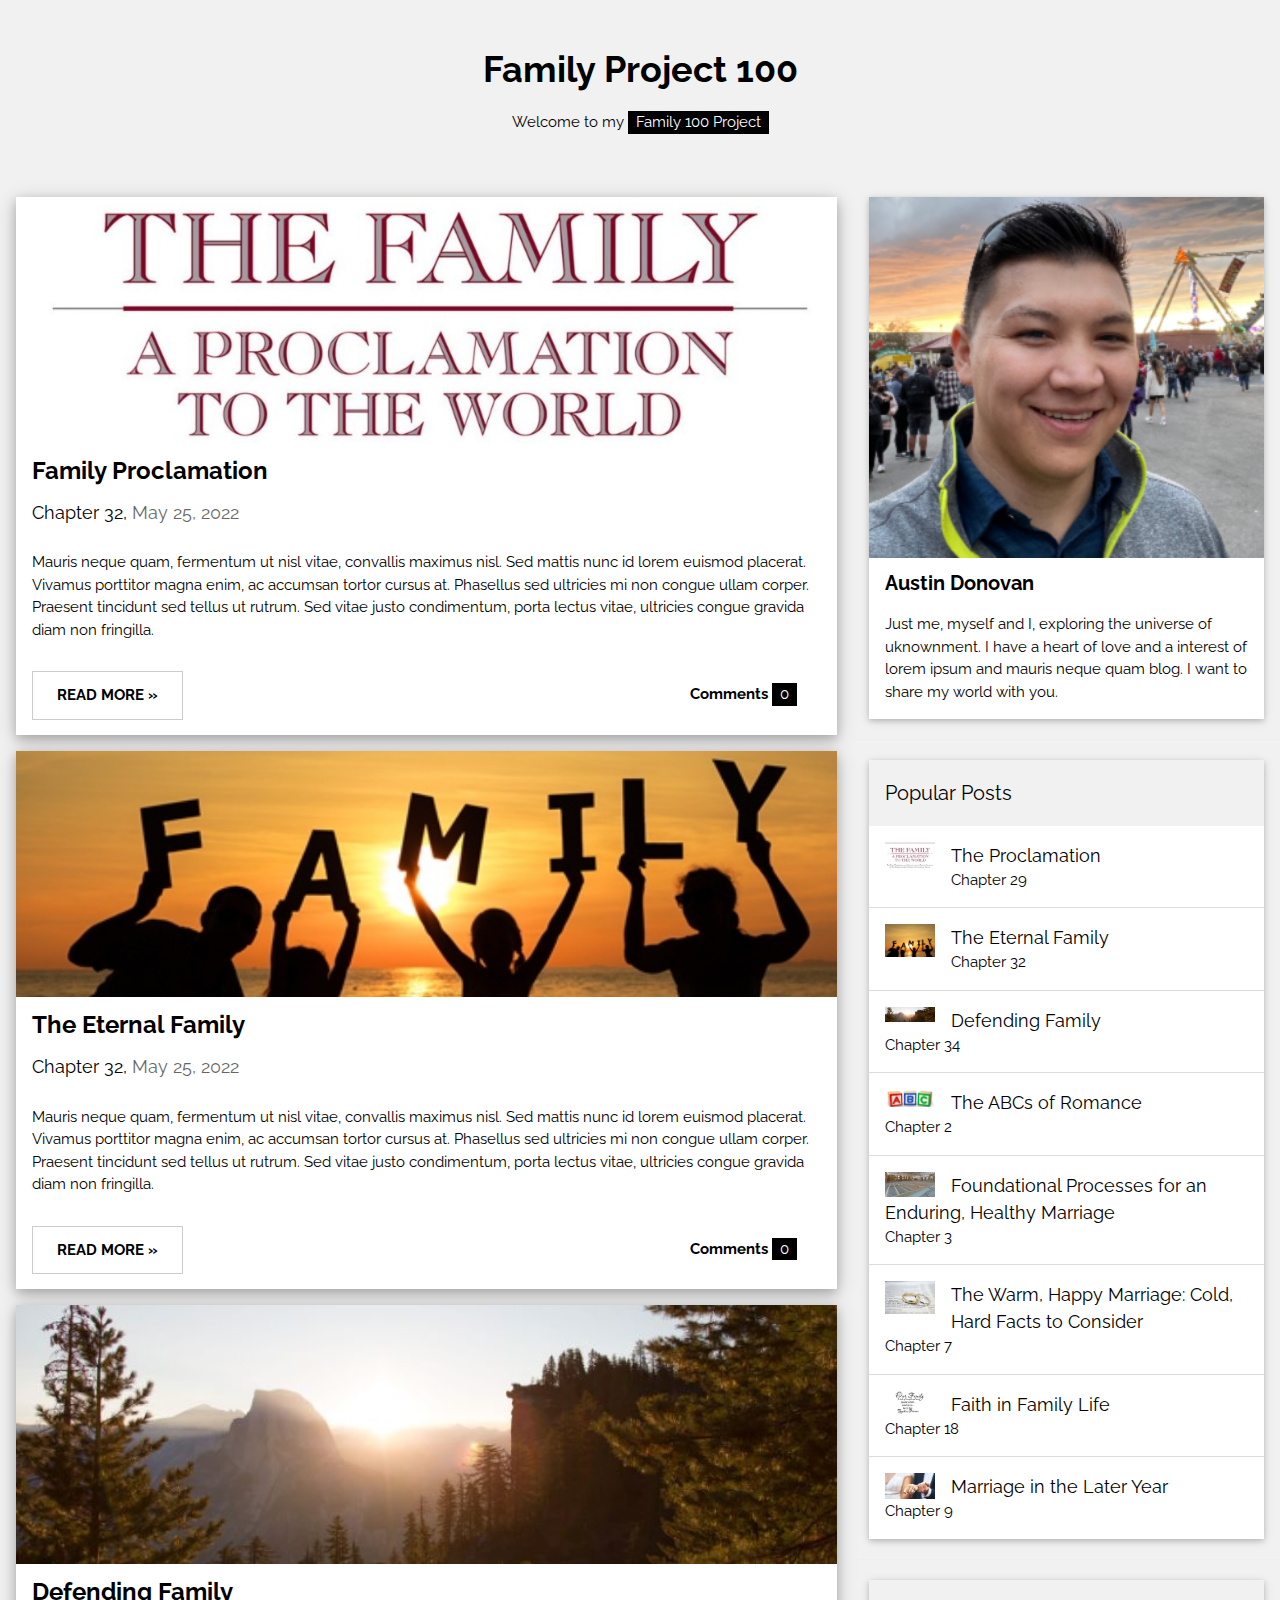
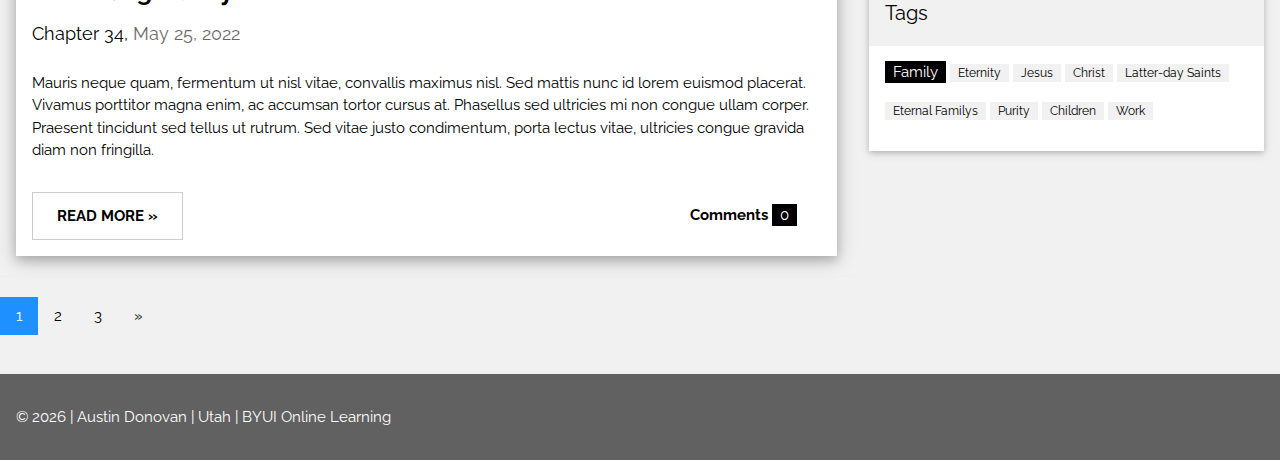
==== commit d82f2695: "added pagination and post images" ====
--- a/index.html
+++ b/index.html
@@ -1,7 +1,7 @@
 <!DOCTYPE html>
 <html>
   <head>
-    <title>W3.CSS Template</title>
+    <title>Family 100 Project</title>
     <meta charset="UTF-8" />
     <meta name="viewport" content="width=device-width, initial-scale=1" />
     <!-- <link rel="stylesheet" href="https://www.w3schools.com/w3css/4/w3.css" /> -->
@@ -38,13 +38,17 @@
       <div class="w3-row">
         <!-- Blog entries -->
         <div class="w3-col l8 s12">
-          <!-- Eternal family blog post -->
+          <!-- Proclamation blog post -->
           <div class="w3-card-4 w3-margin w3-white">
-            <img src="./images/nature.jpeg" alt="Nature" style="width: 100%" />
-            <div class="w3-container">
-              <h3><b>Defending Family</b></h3>
+            <img
+              src="./images/family-proc2.jpg"
+              alt="Nature"
+              style="width: 100%; height: 50%"
+            />
+            <div class="w3-container">
+              <h3><b>Family Proclamation</b></h3>
               <h5>
-                Chapter 34,
+                Chapter 32,
                 <span class="w3-opacity">May 25, 2022</span>
               </h5>
             </div>
@@ -63,7 +67,7 @@
                   <p>
                     <button
                       class="w3-button w3-padding-large w3-white w3-border"
-                      onclick="location.href='./pages/defending_family.html'"
+                      onclick="location.href='./pages/family_proc.html'"
                     >
                       <b>READ MORE »</b>
                     </button>
@@ -124,18 +128,13 @@
               </div>
             </div>
           </div>
-          <hr />
-          <!-- Proclamation blog post -->
+          <!-- Efending the Family -->
           <div class="w3-card-4 w3-margin w3-white">
-            <img
-              src="./images/family-proc2.jpg"
-              alt="Nature"
-              style="width: 100%; height: 50%"
-            />
-            <div class="w3-container">
-              <h3><b>Family Proclamation</b></h3>
+            <img src="./images/nature.jpeg" alt="Nature" style="width: 100%" />
+            <div class="w3-container">
+              <h3><b>Defending Family</b></h3>
               <h5>
-                Chapter 32,
+                Chapter 34,
                 <span class="w3-opacity">May 25, 2022</span>
               </h5>
             </div>
@@ -154,7 +153,7 @@
                   <p>
                     <button
                       class="w3-button w3-padding-large w3-white w3-border"
-                      onclick="location.href='./pages/family_proc.html'"
+                      onclick="location.href='./pages/defending_family.html'"
                     >
                       <b>READ MORE »</b>
                     </button>
@@ -170,7 +169,16 @@
               </div>
             </div>
           </div>
+
+          <hr />
+
           <!-- END BLOG ENTRIES -->
+          <div class="pagination">
+            <a class="active" href="./index.html">1</a>
+            <a href="./index_page2.html">2</a>
+            <a href="./index_page3.html">3</a>
+            <a href="./index.html">&raquo;</a>
+          </div>
         </div>
 
         <!-- Introduction menu -->
@@ -227,7 +235,7 @@
               </li>
               <li class="w3-padding-16">
                 <img
-                  src="http://placekitten.com/200/200"
+                  src="./images/abc.jpeg"
                   alt="Image"
                   class="w3-left w3-margin-right"
                   style="width: 50px"
@@ -237,7 +245,7 @@
               </li>
               <li class="w3-padding-16">
                 <img
-                  src="http://placekitten.com/200/200"
+                  src="./images/foundation.jpeg"
                   alt="Image"
                   class="w3-left w3-margin-right"
                   style="width: 50px"
@@ -249,7 +257,7 @@
               </li>
               <li class="w3-padding-16">
                 <img
-                  src="http://placekitten.com/200/200"
+                  src="./images/marriage_rings.png"
                   alt="Image"
                   class="w3-left w3-margin-right"
                   style="width: 50px"
@@ -261,7 +269,7 @@
               </li>
               <li class="w3-padding-16">
                 <img
-                  src="http://placekitten.com/200/200"
+                  src="./images/faith_in_family.png"
                   alt="Image"
                   class="w3-left w3-margin-right"
                   style="width: 50px"
@@ -271,7 +279,7 @@
               </li>
               <li class="w3-padding-16 w3-hide-medium w3-hide-small">
                 <img
-                  src="http://placekitten.com/200/200"
+                  src="./images/marriage_image.jpeg"
                   alt="Image"
                   class="w3-left w3-margin-right"
                   style="width: 50px"
--- a/style.css
+++ b/style.css
@@ -1633,3 +1633,26 @@
 footer {
   bottom: 0;
 }
+
+.pagination {
+  margin: 0 auto;
+  text-align: center;
+}
+
+.pagination a {
+  color: black;
+  float: left;
+  text-align: center;
+  padding: 8px 16px;
+  text-decoration: none;
+  transition: background-color 0.3s;
+}
+
+.pagination a.active {
+  background-color: dodgerblue;
+  color: white;
+}
+
+.pagination a:hover:not(.active) {
+  background-color: #ddd;
+}
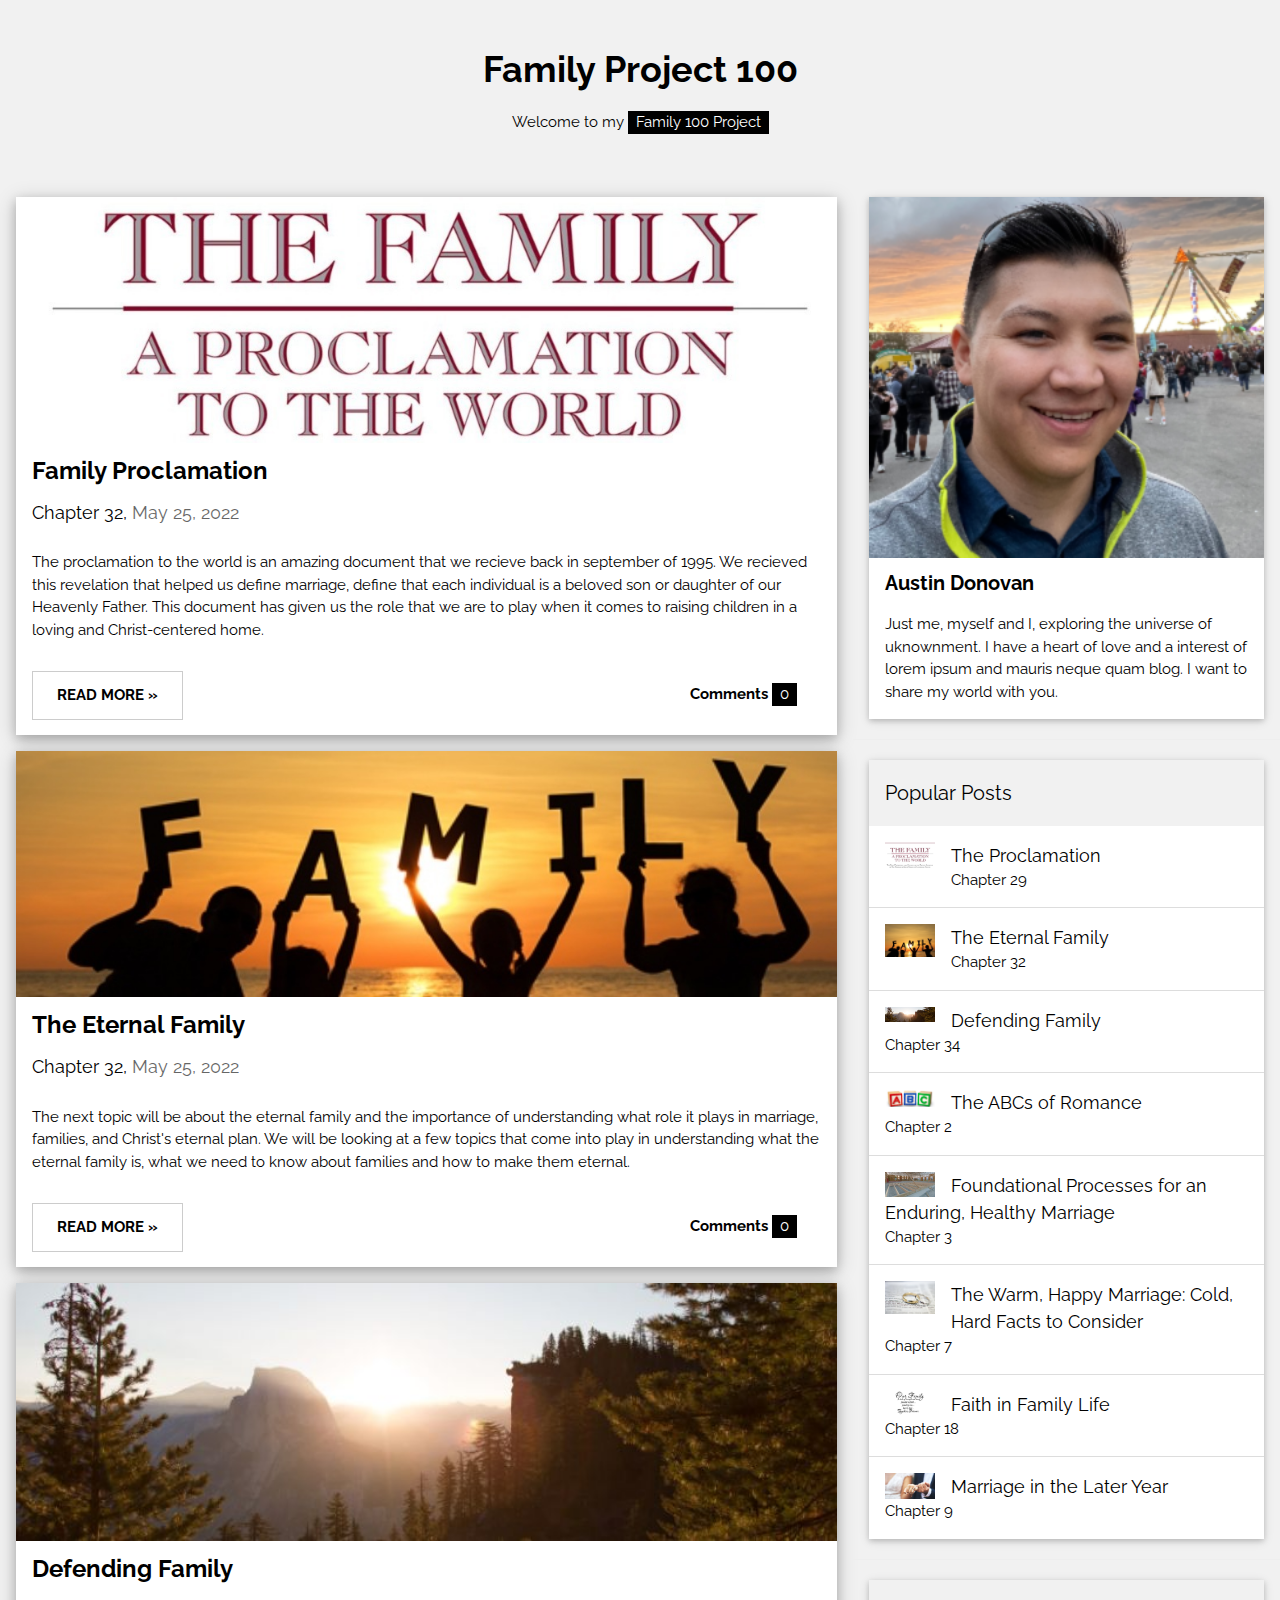
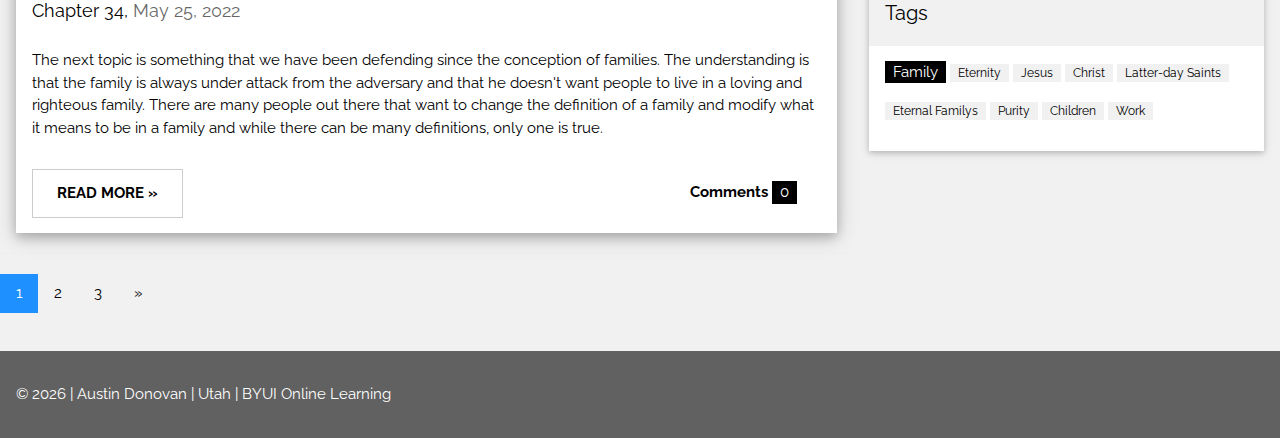
==== commit 7fed8e05: "added summary portion to first 3 blog posts" ====
--- a/index.html
+++ b/index.html
@@ -55,12 +55,12 @@
 
             <div class="w3-container">
               <p>
-                Mauris neque quam, fermentum ut nisl vitae, convallis maximus
-                nisl. Sed mattis nunc id lorem euismod placerat. Vivamus
-                porttitor magna enim, ac accumsan tortor cursus at. Phasellus
-                sed ultricies mi non congue ullam corper. Praesent tincidunt sed
-                tellus ut rutrum. Sed vitae justo condimentum, porta lectus
-                vitae, ultricies congue gravida diam non fringilla.
+                The proclamation to the world is an amazing document that we
+                recieve back in september of 1995. We recieved this revelation
+                that helped us define marriage, define that each individual is a
+                beloved son or daughter of our Heavenly Father. This document
+                has given us the role that we are to play when it comes to
+                raising children in a loving and Christ-centered home.
               </p>
               <div class="w3-row">
                 <div class="w3-col m8 s12">
@@ -100,12 +100,12 @@
 
             <div class="w3-container">
               <p>
-                Mauris neque quam, fermentum ut nisl vitae, convallis maximus
-                nisl. Sed mattis nunc id lorem euismod placerat. Vivamus
-                porttitor magna enim, ac accumsan tortor cursus at. Phasellus
-                sed ultricies mi non congue ullam corper. Praesent tincidunt sed
-                tellus ut rutrum. Sed vitae justo condimentum, porta lectus
-                vitae, ultricies congue gravida diam non fringilla.
+                The next topic will be about the eternal family and the
+                importance of understanding what role it plays in marriage,
+                families, and Christ's eternal plan. We will be looking at a few
+                topics that come into play in understanding what the eternal
+                family is, what we need to know about families and how to make
+                them eternal.
               </p>
               <div class="w3-row">
                 <div class="w3-col m8 s12">
@@ -141,12 +141,13 @@
 
             <div class="w3-container">
               <p>
-                Mauris neque quam, fermentum ut nisl vitae, convallis maximus
-                nisl. Sed mattis nunc id lorem euismod placerat. Vivamus
-                porttitor magna enim, ac accumsan tortor cursus at. Phasellus
-                sed ultricies mi non congue ullam corper. Praesent tincidunt sed
-                tellus ut rutrum. Sed vitae justo condimentum, porta lectus
-                vitae, ultricies congue gravida diam non fringilla.
+                The next topic is something that we have been defending since
+                the conception of families. The understanding is that the family
+                is always under attack from the adversary and that he doesn't
+                want people to live in a loving and righteous family. There are
+                many people out there that want to change the definition of a
+                family and modify what it means to be in a family and while
+                there can be many definitions, only one is true.
               </p>
               <div class="w3-row">
                 <div class="w3-col m8 s12">
